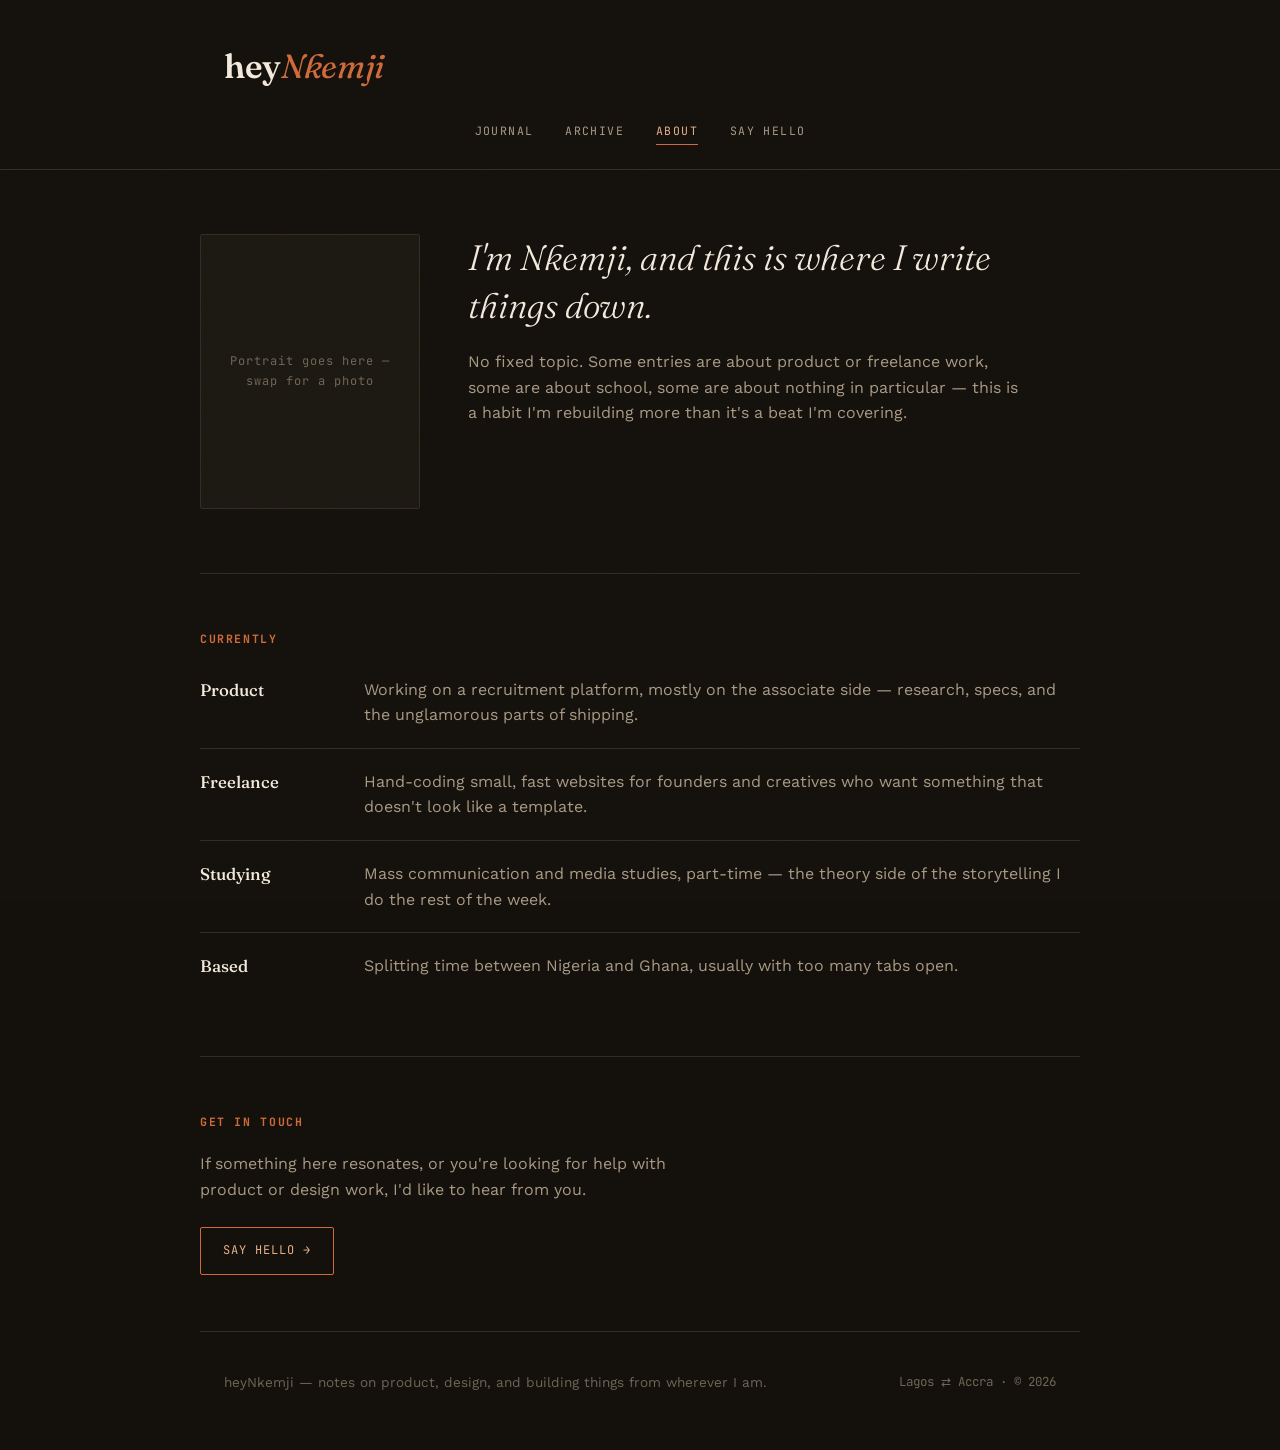
==== about.html @ 5e9f15a6 "Initial commit" ====
<!DOCTYPE html>
<html lang="en">
<head>
<meta charset="UTF-8">
<meta name="viewport" content="width=device-width, initial-scale=1.0">
<title>About — heyNkemji</title>
<meta name="description" content="A bit about Nkemji — product, freelance design, and where the two overlap.">
<link rel="preconnect" href="https://fonts.googleapis.com">
<link rel="preconnect" href="https://fonts.gstatic.com" crossorigin>
<link href="https://fonts.googleapis.com/css2?family=Fraunces:ital,wght@0,300;0,500;0,600;1,300;1,400&family=Work+Sans:wght@400;500&family=JetBrains+Mono:wght@400;500&display=swap" rel="stylesheet">
<link rel="stylesheet" href="css/styles.css">
</head>
<body>

<header class="masthead">
  <div class="masthead__top wrap">
    <a href="index.html" class="wordmark">hey<em>Nkemji</em></a>
    <button class="nav-toggle" aria-label="Toggle navigation" aria-expanded="false">
      <span></span><span></span><span></span>
    </button>
  </div>
  <nav class="site-nav" id="site-nav">
    <div class="wrap" style="display:flex; gap:2rem; flex-wrap:wrap;">
      <a href="index.html">Journal</a>
      <a href="archive.html">Archive</a>
      <a href="about.html" aria-current="page">About</a>
      <a href="contact.html">Say hello</a>
    </div>
  </nav>
</header>

<main>
  <section class="about-hero wrap">
    <div class="about-portrait">Portrait goes here — swap for a photo</div>
    <div>
      <h1>I'm Nkemji, and this is where I write things down.</h1>
      <p>No fixed topic. Some entries are about product or freelance work, some are about school, some are about nothing in particular — this is a habit I'm rebuilding more than it's a beat I'm covering.</p>
    </div>
  </section>

  <section class="about-list wrap">
    <h2>Currently</h2>
    <ul>
      <li>
        <strong>Product</strong>
        <span>Working on a recruitment platform, mostly on the associate side — research, specs, and the unglamorous parts of shipping.</span>
      </li>
      <li>
        <strong>Freelance</strong>
        <span>Hand-coding small, fast websites for founders and creatives who want something that doesn't look like a template.</span>
      </li>
      <li>
        <strong>Studying</strong>
        <span>Mass communication and media studies, part-time — the theory side of the storytelling I do the rest of the week.</span>
      </li>
      <li>
        <strong>Based</strong>
        <span>Splitting time between Nigeria and Ghana, usually with too many tabs open.</span>
      </li>
    </ul>
  </section>

  <section class="wrap" style="padding: 3.5rem 0;">
    <h2 style="font-family: var(--font-mono); font-size: 0.72rem; letter-spacing: 0.14em; text-transform: uppercase; color: var(--accent); margin-bottom: 1.25rem;">Get in touch</h2>
    <p style="color: var(--ink-dim); max-width: 52ch; margin-bottom: 1.5rem;">If something here resonates, or you're looking for help with product or design work, I'd like to hear from you.</p>
    <a class="btn" href="contact.html">Say hello →</a>
  </section>
</main>

<footer class="site-footer wrap">
  <p>heyNkemji — notes on product, design, and building things from wherever I am.</p>
  <p class="footer-meta">Lagos ⇄ Accra · © <span id="year"></span></p>
</footer>

<script src="js/main.js"></script>
</body>
</html>
---- css/styles.css ----
/* ==========================================================================
   heyNkemji — stylesheet
   A dark, editorial personal journal. Warm espresso background, burnt-orange
   accent, Fraunces for voice, Work Sans for reading, JetBrains Mono for
   marginalia (dates, tags, labels).
   ========================================================================== */

:root {
  --bg: #14110d;
  --bg-alt: #1c1812;
  --bg-raised: #221c15;
  --ink: #f2e9db;
  --ink-dim: #a89984;
  --ink-faint: #6f6555;
  --accent: #cf6a3a;
  --accent-soft: #e8b088;
  --line: #332c22;

  --font-display: "Fraunces", Georgia, serif;
  --font-body: "Work Sans", -apple-system, BlinkMacSystemFont, sans-serif;
  --font-mono: "JetBrains Mono", ui-monospace, Menlo, monospace;

  --wrap: 880px;
  --wrap-wide: 1040px;
}

/* -------------------- reset -------------------- */
*, *::before, *::after { box-sizing: border-box; }
html { scroll-behavior: smooth; }
body {
  margin: 0;
  background: var(--bg);
  color: var(--ink);
  font-family: var(--font-body);
  font-size: 16px;
  line-height: 1.6;
  -webkit-font-smoothing: antialiased;
  position: relative;
}
img { max-width: 100%; display: block; }
a { color: inherit; text-decoration: none; }
ul { list-style: none; margin: 0; padding: 0; }
h1, h2, h3, p { margin: 0; }
button { font: inherit; background: none; border: none; color: inherit; cursor: pointer; }

/* film-grain atmosphere, signature texture across every page */
body::before {
  content: "";
  position: fixed;
  inset: 0;
  z-index: 999;
  pointer-events: none;
  opacity: 0.045;
  mix-blend-mode: overlay;
  background-image: url("data:image/svg+xml,%3Csvg xmlns='http://www.w3.org/2000/svg' width='160' height='160'%3E%3Cfilter id='n'%3E%3CfeTurbulence type='fractalNoise' baseFrequency='0.9' numOctaves='2' stitchTiles='stitch'/%3E%3C/filter%3E%3Crect width='100%25' height='100%25' filter='url(%23n)'/%3E%3C/svg%3E");
}

@media (prefers-reduced-motion: reduce) {
  html { scroll-behavior: auto; }
  * { animation-duration: 0.001ms !important; transition-duration: 0.001ms !important; }
}

:focus-visible {
  outline: 2px solid var(--accent);
  outline-offset: 3px;
}

.wrap { max-width: var(--wrap); margin: 0 auto; padding: 0 1.5rem; }
.wrap--wide { max-width: var(--wrap-wide); }

/* -------------------- links with a hand-drawn underline -------------------- */
.inline-link {
  position: relative;
  color: var(--ink);
  border-bottom: 1px solid var(--ink-faint);
  transition: border-color 0.2s ease, color 0.2s ease;
}
.inline-link:hover { color: var(--accent-soft); border-color: var(--accent); }

/* -------------------- masthead -------------------- */
.masthead {
  border-bottom: 1px solid var(--line);
  padding-top: 2.5rem;
}
.masthead__top {
  display: flex;
  align-items: center;
  justify-content: space-between;
  padding-bottom: 1.75rem;
}
.wordmark {
  font-family: var(--font-display);
  font-weight: 600;
  font-size: clamp(1.6rem, 3vw, 2.1rem);
  letter-spacing: -0.01em;
  color: var(--ink);
}
.wordmark em {
  font-style: italic;
  font-weight: 400;
  color: var(--accent);
}

.nav-toggle {
  display: none;
  flex-direction: column;
  gap: 5px;
  padding: 6px;
}
.nav-toggle span {
  width: 22px;
  height: 2px;
  background: var(--ink);
  border-radius: 2px;
  transition: transform 0.2s ease, opacity 0.2s ease;
}

.site-nav {
  display: flex;
  gap: 2rem;
  padding-bottom: 1.5rem;
  font-family: var(--font-mono);
  font-size: 0.72rem;
  letter-spacing: 0.12em;
  text-transform: uppercase;
}
.site-nav a {
  color: var(--ink-dim);
  padding-bottom: 4px;
  border-bottom: 1px solid transparent;
  transition: color 0.2s ease, border-color 0.2s ease;
}
.site-nav a:hover,
.site-nav a[aria-current="page"] {
  color: var(--accent-soft);
  border-color: var(--accent);
}

@media (max-width: 640px) {
  .nav-toggle { display: flex; }
  .site-nav {
    flex-direction: column;
    gap: 1rem;
    max-height: 0;
    overflow: hidden;
    padding-bottom: 0;
    transition: max-height 0.25s ease;
  }
  .site-nav.is-open {
    max-height: 260px;
    padding-bottom: 1.5rem;
  }
}

/* -------------------- hero / intro -------------------- */
.intro {
  padding: 4.5rem 0 3.5rem;
  border-bottom: 1px solid var(--line);
}
.intro__eyebrow {
  font-family: var(--font-mono);
  font-size: 0.72rem;
  letter-spacing: 0.14em;
  text-transform: uppercase;
  color: var(--accent);
  margin-bottom: 1.25rem;
  display: block;
}
.intro__statement {
  font-family: var(--font-display);
  font-weight: 300;
  font-style: italic;
  font-size: clamp(1.6rem, 4vw, 2.6rem);
  line-height: 1.3;
  color: var(--ink);
  max-width: 34ch;
}
.intro__statement strong {
  font-style: normal;
  font-weight: 600;
  color: var(--accent-soft);
}
.intro__sub {
  margin-top: 1.5rem;
  color: var(--ink-dim);
  max-width: 52ch;
  font-size: 1rem;
}

/* -------------------- entry list (the gutter layout) -------------------- */
.entries { padding: 0.5rem 0 2rem; }
.entry {
  display: grid;
  grid-template-columns: 96px 1fr;
  gap: 2rem;
  padding: 2.25rem 0;
  border-top: 1px solid var(--line);
}
.entry:first-child { border-top: none; }
.entry__meta {
  font-family: var(--font-mono);
  font-size: 0.7rem;
  letter-spacing: 0.08em;
  text-transform: uppercase;
  color: var(--ink-faint);
  padding-top: 0.3rem;
}
.entry__meta .tag {
  display: block;
  margin-top: 0.6rem;
  color: var(--accent);
}
.entry__title {
  font-family: var(--font-display);
  font-weight: 500;
  font-size: clamp(1.2rem, 2.4vw, 1.55rem);
  line-height: 1.35;
}
.entry__title a { transition: color 0.2s ease; }
.entry__title a:hover { color: var(--accent-soft); }
.entry__excerpt {
  margin-top: 0.6rem;
  color: var(--ink-dim);
  font-size: 0.98rem;
  max-width: 60ch;
}
.entry__read {
  display: inline-block;
  margin-top: 0.9rem;
  font-family: var(--font-mono);
  font-size: 0.72rem;
  letter-spacing: 0.08em;
  text-transform: uppercase;
  color: var(--ink-faint);
}
.entry__read::after { content: " →"; }

@media (max-width: 640px) {
  .entry { grid-template-columns: 1fr; gap: 0.6rem; }
  .entry__meta { display: flex; align-items: center; gap: 1rem; }
  .entry__meta .tag { margin-top: 0; }
}

/* draft entries: visible in the feed as "coming up", but not clickable */
.entry--draft { opacity: 0.55; }
.entry--draft .entry__title span { color: var(--ink-dim); cursor: default; }
.entry--draft .tag { color: var(--ink-faint); }

/* -------------------- buttons -------------------- */
.btn {
  display: inline-flex;
  align-items: center;
  gap: 0.5rem;
  font-family: var(--font-mono);
  font-size: 0.75rem;
  letter-spacing: 0.08em;
  text-transform: uppercase;
  padding: 0.85rem 1.4rem;
  border: 1px solid var(--accent);
  color: var(--accent-soft);
  border-radius: 2px;
  transition: background 0.2s ease, color 0.2s ease;
}
.btn:hover { background: var(--accent); color: var(--bg); }

/* -------------------- footer -------------------- */
.site-footer {
  border-top: 1px solid var(--line);
  padding: 2.5rem 1.5rem 3.5rem;
  display: flex;
  flex-wrap: wrap;
  justify-content: space-between;
  gap: 0.5rem;
  color: var(--ink-faint);
  font-size: 0.85rem;
}
.footer-meta { font-family: var(--font-mono); font-size: 0.78rem; }

/* -------------------- about page -------------------- */
.about-hero {
  display: grid;
  grid-template-columns: 220px 1fr;
  gap: 3rem;
  padding: 4rem 0;
  border-bottom: 1px solid var(--line);
  align-items: start;
}
.about-portrait {
  aspect-ratio: 4 / 5;
  background: var(--bg-alt);
  border: 1px solid var(--line);
  border-radius: 2px;
  display: flex;
  align-items: center;
  justify-content: center;
  color: var(--ink-faint);
  font-family: var(--font-mono);
  font-size: 0.75rem;
  letter-spacing: 0.08em;
  text-align: center;
  padding: 1rem;
}
.about-hero h1 {
  font-family: var(--font-display);
  font-weight: 300;
  font-style: italic;
  font-size: clamp(1.5rem, 3.4vw, 2.2rem);
  line-height: 1.35;
  color: var(--ink);
}
.about-hero p { margin-top: 1.25rem; color: var(--ink-dim); max-width: 56ch; }

.about-list {
  padding: 3.5rem 0;
  border-bottom: 1px solid var(--line);
}
.about-list h2 {
  font-family: var(--font-mono);
  font-size: 0.72rem;
  letter-spacing: 0.14em;
  text-transform: uppercase;
  color: var(--accent);
  margin-bottom: 1.75rem;
}
.about-list ul { display: grid; gap: 1.25rem; }
.about-list li {
  display: grid;
  grid-template-columns: 140px 1fr;
  gap: 1.5rem;
  padding-bottom: 1.25rem;
  border-bottom: 1px solid var(--line);
  color: var(--ink-dim);
}
.about-list li:last-child { border-bottom: none; }
.about-list li strong {
  font-family: var(--font-display);
  font-weight: 500;
  color: var(--ink);
  font-size: 1.05rem;
}

@media (max-width: 640px) {
  .about-hero { grid-template-columns: 1fr; }
  .about-portrait { max-width: 220px; }
  .about-list li { grid-template-columns: 1fr; gap: 0.35rem; }
}

/* -------------------- contact page -------------------- */
.contact-hero {
  padding: 4.5rem 0 3rem;
  border-bottom: 1px solid var(--line);
}
.contact-hero h1 {
  font-family: var(--font-display);
  font-weight: 300;
  font-style: italic;
  font-size: clamp(1.7rem, 4vw, 2.5rem);
  max-width: 20ch;
}
.contact-hero p { margin-top: 1.25rem; color: var(--ink-dim); max-width: 52ch; }

.contact-links {
  padding: 3rem 0 4rem;
  display: grid;
  gap: 1px;
  background: var(--line);
  border: 1px solid var(--line);
}
.contact-links a {
  background: var(--bg);
  padding: 1.5rem 1.75rem;
  display: flex;
  justify-content: space-between;
  align-items: center;
  transition: background 0.2s ease;
}
.contact-links a:hover { background: var(--bg-alt); }
.contact-links .label {
  font-family: var(--font-mono);
  font-size: 0.72rem;
  letter-spacing: 0.1em;
  text-transform: uppercase;
  color: var(--ink-faint);
}
.contact-links .value {
  font-family: var(--font-display);
  font-size: 1.15rem;
  color: var(--ink);
}
.contact-links a:hover .value { color: var(--accent-soft); }

/* -------------------- single post -------------------- */
.post-header {
  padding: 4rem 0 2.5rem;
  border-bottom: 1px solid var(--line);
}
.post-header .entry__meta {
  display: flex;
  gap: 1.25rem;
  align-items: center;
  padding-top: 0;
  margin-bottom: 1.5rem;
}
.post-header h1 {
  font-family: var(--font-display);
  font-weight: 500;
  font-size: clamp(1.9rem, 5vw, 3rem);
  line-height: 1.2;
  max-width: 20ch;
}
.post-header .dek {
  margin-top: 1.25rem;
  color: var(--ink-dim);
  font-size: 1.1rem;
  max-width: 56ch;
}

.post-body {
  display: grid;
  grid-template-columns: 96px 1fr;
  gap: 2rem;
  padding: 3rem 0;
}
.post-body__gutter {
  font-family: var(--font-mono);
  font-size: 0.7rem;
  letter-spacing: 0.08em;
  text-transform: uppercase;
  color: var(--ink-faint);
  position: sticky;
  top: 2rem;
  align-self: start;
}
.post-body__gutter span { display: block; margin-bottom: 1rem; }
.post-body__content { max-width: 66ch; font-size: 1.05rem; color: var(--ink); }
.post-body__content p { margin-bottom: 1.4rem; }
.post-body__content h2 {
  font-family: var(--font-display);
  font-weight: 500;
  font-size: 1.5rem;
  margin: 2.5rem 0 1rem;
  color: var(--ink);
}
.post-body__content blockquote {
  margin: 2.5rem 0;
  padding-left: 1.5rem;
  border-left: 2px solid var(--accent);
  font-family: var(--font-display);
  font-style: italic;
  font-size: 1.3rem;
  color: var(--accent-soft);
  line-height: 1.5;
}

@media (max-width: 640px) {
  .post-body { grid-template-columns: 1fr; }
  .post-body__gutter {
    position: static;
    display: flex;
    gap: 1.25rem;
    flex-wrap: wrap;
  }
}

.post-nav {
  border-top: 1px solid var(--line);
  padding: 2.5rem 0 3.5rem;
  display: grid;
  grid-template-columns: 1fr 1fr;
  gap: 1.5rem;
}
.post-nav a {
  padding: 1.5rem;
  border: 1px solid var(--line);
  transition: border-color 0.2s ease;
}
.post-nav a:hover { border-color: var(--accent); }
.post-nav .label {
  font-family: var(--font-mono);
  font-size: 0.68rem;
  letter-spacing: 0.1em;
  text-transform: uppercase;
  color: var(--ink-faint);
}
.post-nav .title {
  margin-top: 0.5rem;
  font-family: var(--font-display);
  font-size: 1.05rem;
  color: var(--ink);
}
.post-nav .next { text-align: right; }

@media (max-width: 640px) {
  .post-nav { grid-template-columns: 1fr; }
  .post-nav .next { text-align: left; }
}

/* -------------------- archive page -------------------- */
.archive-year {
  padding: 2.5rem 0;
  border-top: 1px solid var(--line);
}
.archive-year:first-of-type { border-top: none; }
.archive-year h2 {
  font-family: var(--font-mono);
  font-size: 0.72rem;
  letter-spacing: 0.14em;
  color: var(--accent);
  margin-bottom: 1.5rem;
}
.archive-row {
  display: flex;
  justify-content: space-between;
  gap: 1.5rem;
  padding: 0.9rem 0;
  border-bottom: 1px dashed var(--line);
}
.archive-row:last-child { border-bottom: none; }
.archive-row a {
  font-family: var(--font-display);
  font-size: 1.1rem;
  color: var(--ink);
  transition: color 0.2s ease;
}
.archive-row a:hover { color: var(--accent-soft); }
.archive-row .archive-date {
  font-family: var(--font-mono);
  font-size: 0.72rem;
  color: var(--ink-faint);
  white-space: nowrap;
  padding-top: 0.2rem;
}
.archive-row--draft { opacity: 0.5; }
.archive-row--draft span:first-child {
  font-family: var(--font-display);
  font-size: 1.1rem;
  color: var(--ink-dim);
}
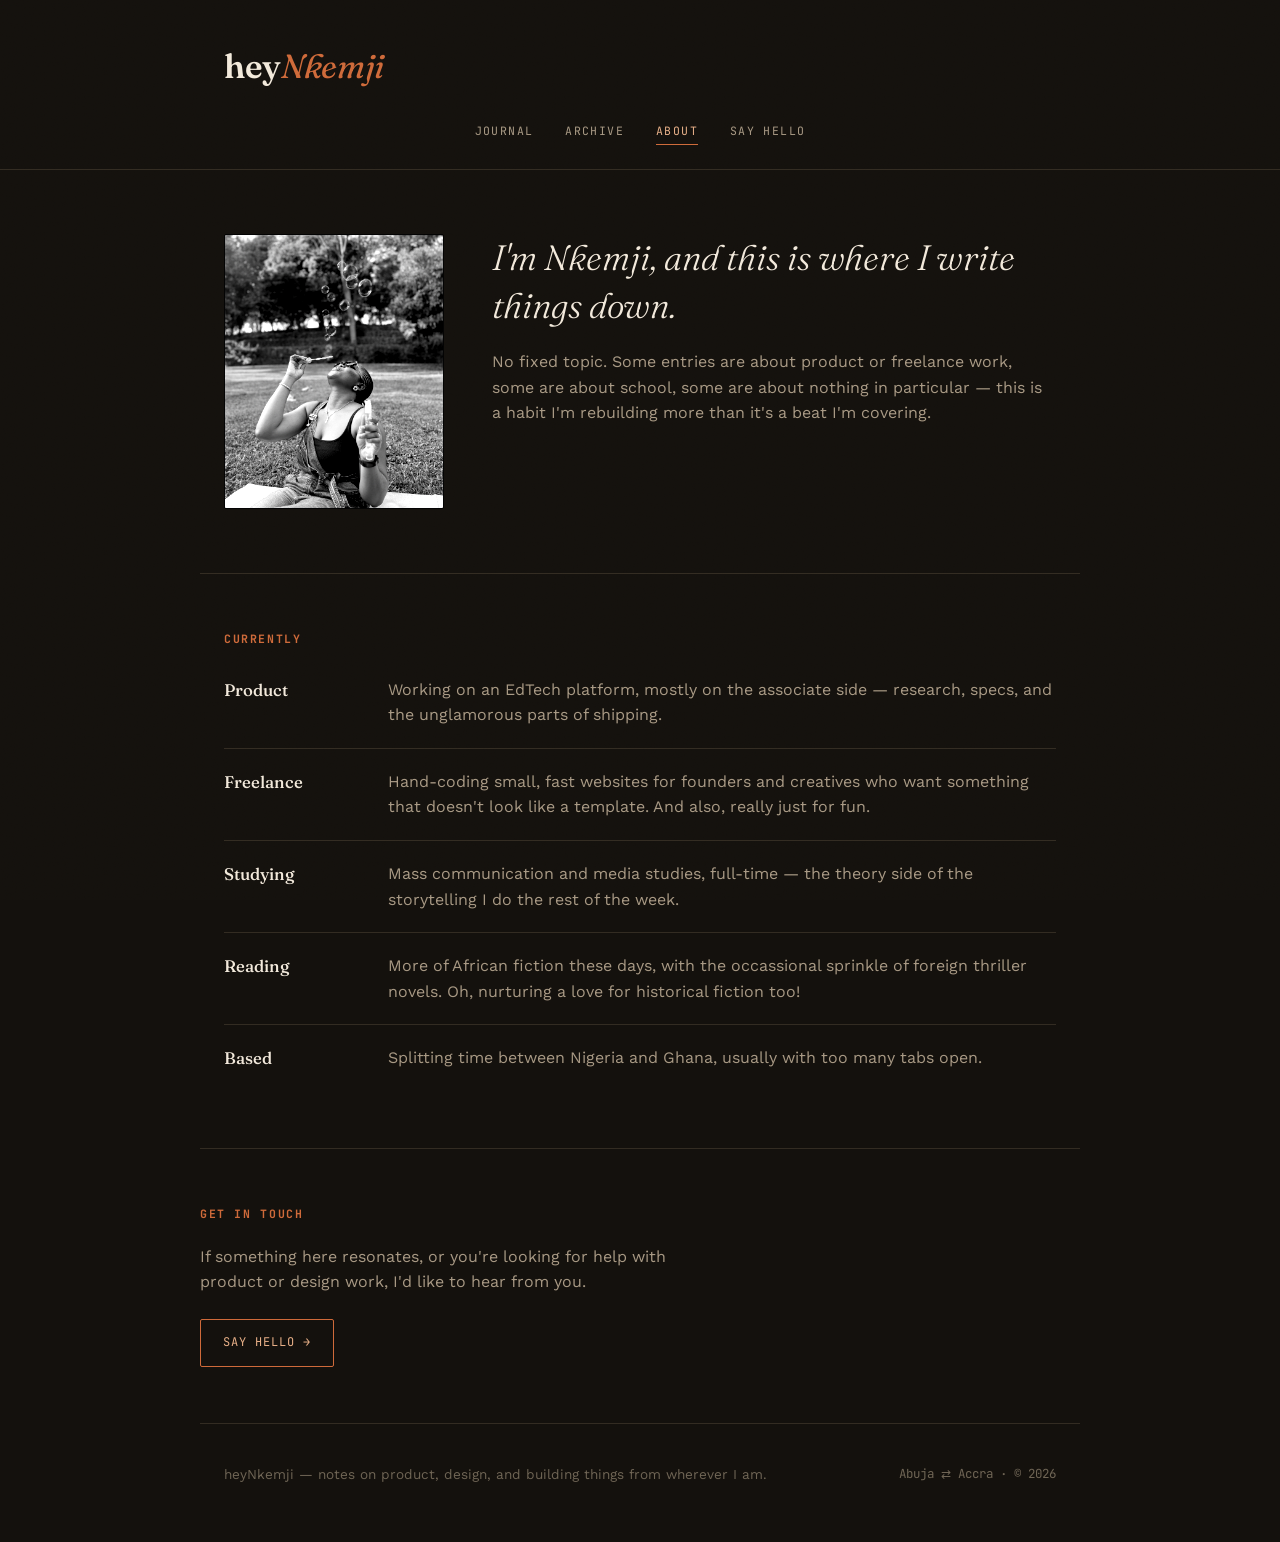
==== commit f29cf01f: "Site-wide updates" ====
--- a/about.html
+++ b/about.html
@@ -31,7 +31,8 @@
 
 <main>
   <section class="about-hero wrap">
-    <div class="about-portrait">Portrait goes here — swap for a photo</div>
+    <div ><img src="about-portrait.jpg" class="about-portrait" alt="Nkemjikah"></div>
+    
     <div>
       <h1>I'm Nkemji, and this is where I write things down.</h1>
       <p>No fixed topic. Some entries are about product or freelance work, some are about school, some are about nothing in particular — this is a habit I'm rebuilding more than it's a beat I'm covering.</p>
@@ -43,15 +44,19 @@
     <ul>
       <li>
         <strong>Product</strong>
-        <span>Working on a recruitment platform, mostly on the associate side — research, specs, and the unglamorous parts of shipping.</span>
+        <span>Working on an EdTech platform, mostly on the associate side — research, specs, and the unglamorous parts of shipping.</span>
       </li>
       <li>
         <strong>Freelance</strong>
-        <span>Hand-coding small, fast websites for founders and creatives who want something that doesn't look like a template.</span>
+        <span>Hand-coding small, fast websites for founders and creatives who want something that doesn't look like a template. And also, really just for fun.</span>
       </li>
       <li>
         <strong>Studying</strong>
-        <span>Mass communication and media studies, part-time — the theory side of the storytelling I do the rest of the week.</span>
+        <span>Mass communication and media studies, full-time — the theory side of the storytelling I do the rest of the week.</span>
+      </li>
+       <li>
+        <strong>Reading</strong>
+        <span>More of African fiction these days, with the occassional sprinkle of foreign thriller novels. Oh, nurturing a love for historical fiction too!</span>
       </li>
       <li>
         <strong>Based</strong>
@@ -69,7 +74,7 @@
 
 <footer class="site-footer wrap">
   <p>heyNkemji — notes on product, design, and building things from wherever I am.</p>
-  <p class="footer-meta">Lagos ⇄ Accra · © <span id="year"></span></p>
+  <p class="footer-meta">Abuja ⇄ Accra · © <span id="year"></span></p>
 </footer>
 
 <script src="js/main.js"></script>
--- a/css/styles.css
+++ b/css/styles.css
@@ -154,7 +154,8 @@
 
 /* -------------------- hero / intro -------------------- */
 .intro {
-  padding: 4.5rem 0 3.5rem;
+  padding-top: 4.5rem;
+  padding-bottom: 3.5rem;
   border-bottom: 1px solid var(--line);
 }
 .intro__eyebrow {
@@ -281,7 +282,8 @@
   display: grid;
   grid-template-columns: 220px 1fr;
   gap: 3rem;
-  padding: 4rem 0;
+  padding-top: 4rem;
+  padding-bottom: 4rem;
   border-bottom: 1px solid var(--line);
   align-items: start;
 }
@@ -293,12 +295,8 @@
   display: flex;
   align-items: center;
   justify-content: center;
-  color: var(--ink-faint);
-  font-family: var(--font-mono);
-  font-size: 0.75rem;
-  letter-spacing: 0.08em;
-  text-align: center;
-  padding: 1rem;
+  object-fit: cover;
+  filter: grayscale(100%) contrast(1.5);
 }
 .about-hero h1 {
   font-family: var(--font-display);
@@ -311,7 +309,8 @@
 .about-hero p { margin-top: 1.25rem; color: var(--ink-dim); max-width: 56ch; }
 
 .about-list {
-  padding: 3.5rem 0;
+  padding-top: 3.5rem;
+  padding-bottom: 3.5rem;
   border-bottom: 1px solid var(--line);
 }
 .about-list h2 {
@@ -347,7 +346,8 @@
 
 /* -------------------- contact page -------------------- */
 .contact-hero {
-  padding: 4.5rem 0 3rem;
+  padding-top: 4.5rem;
+  padding-bottom: 3rem;
   border-bottom: 1px solid var(--line);
 }
 .contact-hero h1 {
@@ -391,7 +391,8 @@
 
 /* -------------------- single post -------------------- */
 .post-header {
-  padding: 4rem 0 2.5rem;
+  padding-top: 4rem;
+  padding-bottom: 2.5rem;
   border-bottom: 1px solid var(--line);
 }
 .post-header .entry__meta {
@@ -419,7 +420,8 @@
   display: grid;
   grid-template-columns: 96px 1fr;
   gap: 2rem;
-  padding: 3rem 0;
+  padding-top: 3rem;
+  padding-bottom: 3rem;
 }
 .post-body__gutter {
   font-family: var(--font-mono);
@@ -464,7 +466,8 @@
 
 .post-nav {
   border-top: 1px solid var(--line);
-  padding: 2.5rem 0 3.5rem;
+  padding-top: 2.5rem;
+  padding-bottom: 3.5rem;
   display: grid;
   grid-template-columns: 1fr 1fr;
   gap: 1.5rem;
@@ -536,3 +539,28 @@
   font-size: 1.1rem;
   color: var(--ink-dim);
 }
+
+/* -------------------- comments (Cusdis) -------------------- */
+.comments {
+  border-top: 1px solid var(--line);
+  padding-top: 3rem;
+  padding-bottom: 4rem;
+}
+.comments__heading {
+  font-family: var(--font-mono);
+  font-size: 0.72rem;
+  letter-spacing: 0.14em;
+  text-transform: uppercase;
+  color: var(--accent);
+  margin-bottom: 1.75rem;
+}
+/* Cusdis renders its own iframe; wrapping it in a bordered box with
+   padding gives it the same card treatment as the rest of the site */
+#cusdis_thread {
+  max-width: 66ch;
+  padding: 1.5rem;
+  background: var(--bg-alt);
+  border: 1px solid var(--line);
+  border-radius: 2px;
+}
+#cusdis_thread iframe { min-height: 400px; }
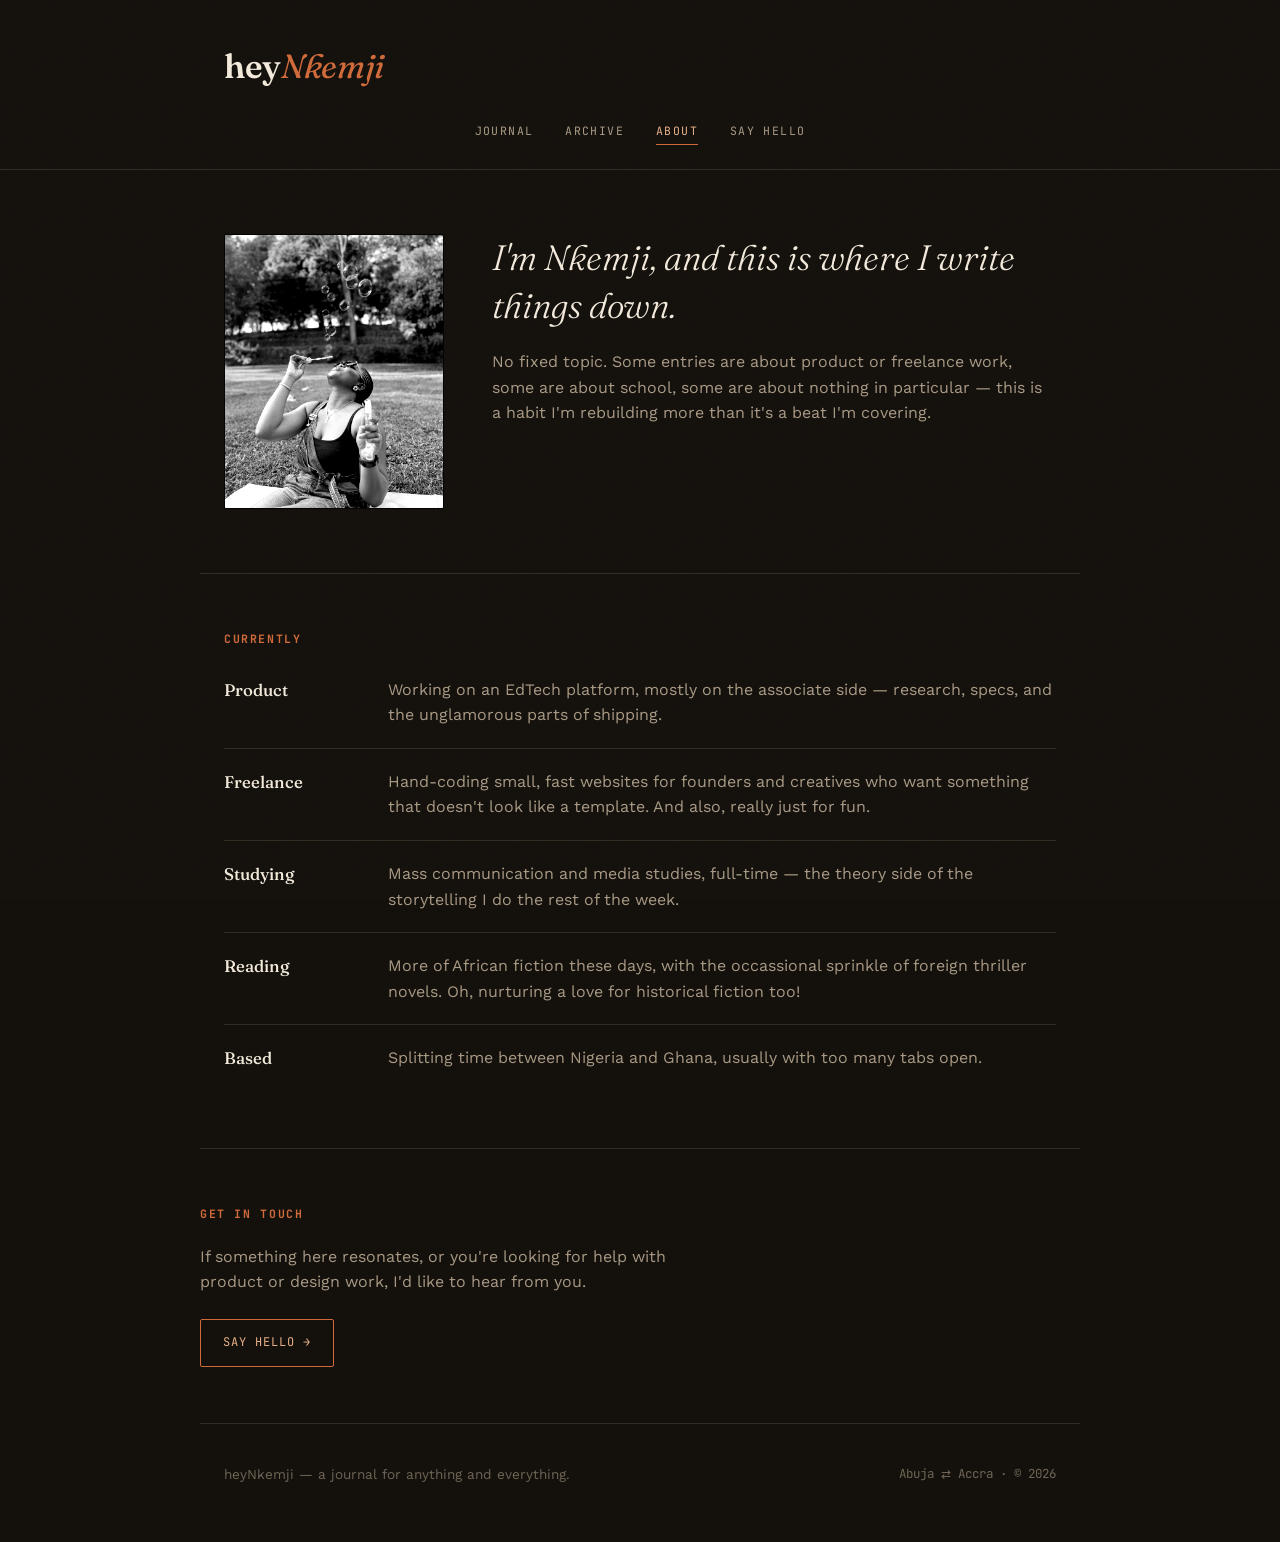
==== commit 68a4f108: "Edited footer" ====
--- a/about.html
+++ b/about.html
@@ -73,7 +73,7 @@
 </main>
 
 <footer class="site-footer wrap">
-  <p>heyNkemji — notes on product, design, and building things from wherever I am.</p>
+  <p>heyNkemji — a journal for anything and everything.</p>
   <p class="footer-meta">Abuja ⇄ Accra · © <span id="year"></span></p>
 </footer>
 
--- a/css/styles.css
+++ b/css/styles.css
@@ -440,8 +440,11 @@
   font-family: var(--font-display);
   font-weight: 500;
   font-size: 1.5rem;
-  margin: 2.5rem 0 1rem;
-  color: var(--ink);
+  margin: 1rem 0 1rem;
+  color: var(--ink);
+}
+.post-body__content h2:first-child {
+  margin: 0rem 0 1rem;
 }
 .post-body__content blockquote {
   margin: 2.5rem 0;
@@ -540,27 +543,148 @@
   color: var(--ink-dim);
 }
 
-/* -------------------- comments (Cusdis) -------------------- */
-.comments {
-  border-top: 1px solid var(--line);
-  padding-top: 3rem;
-  padding-bottom: 4rem;
-}
-.comments__heading {
-  font-family: var(--font-mono);
-  font-size: 0.72rem;
+/* ==========================================================================
+   Comments Section
+   ========================================================================== */
+
+.comments-section {
+  width: 100%;
+  max-width: var(--content-width, 680px); /* Matches post max-width */
+  margin: 3.5rem auto 2rem auto;
+  padding: 2.5rem 1.5rem 0 1.5rem; /* 1.5rem side gutters prevent touching screen edge */
+  border-top: 1px solid rgba(255, 255, 255, 0.08);
+  box-sizing: border-box;
+}
+
+/* Matches exact "THOUGHTS?" label styling */
+.comments-title {
+ 
+  font-family: var(--font-mono, monospace, -apple-system, sans-serif);
+  font-size: 0.8rem;
+  font-weight: 700;
+  text-transform: uppercase;
   letter-spacing: 0.14em;
-  text-transform: uppercase;
-  color: var(--accent);
-  margin-bottom: 1.75rem;
-}
-/* Cusdis renders its own iframe; wrapping it in a bordered box with
-   padding gives it the same card treatment as the rest of the site */
-#cusdis_thread {
-  max-width: 66ch;
-  padding: 1.5rem;
-  background: var(--bg-alt);
-  border: 1px solid var(--line);
-  border-radius: 2px;
-}
-#cusdis_thread iframe { min-height: 400px; }+ color: var(--accent);
+  margin-bottom: 0.75rem;
+}
+
+.comment-form {
+  display: flex;
+  flex-direction: column;
+  gap: 0.75rem;
+  margin-bottom: 2.5rem;
+  width: 100%;
+}
+
+.form-row {
+  display: flex;
+  gap: 0.75rem;
+  width: 100%;
+}
+
+.comment-form input,
+.comment-form textarea {
+  width: 100%;
+  padding: 0.75rem 0.9rem;
+  background: rgba(255, 255, 255, 0.02);
+  border: 1px solid rgba(255, 255, 255, 0.12);
+  border-radius: 6px;
+  color: #e5e5e5;
+  font-family: inherit;
+  font-size: 0.9rem;
+  box-sizing: border-box;
+  transition: border-color 0.2s ease, background 0.2s ease;
+}
+
+.comment-form input::placeholder,
+.comment-form textarea::placeholder {
+  color: rgba(255, 255, 255, 0.35);
+  font-size: 0.88rem;
+}
+
+.comment-form input:focus,
+.comment-form textarea:focus {
+  outline: none;
+  border-color: #c96b3b;
+  background: rgba(255, 255, 255, 0.04);
+}
+
+.comment-form button {
+  align-self: flex-start;
+  padding: 0.65rem 1.4rem;
+  background: #c96b3b;
+  color: #141211;
+  border: none;
+  border-radius: 6px;
+  cursor: pointer;
+  font-weight: 600;
+  font-size: 0.9rem;
+  transition: opacity 0.2s ease;
+}
+
+.comment-form button:hover {
+  opacity: 0.9;
+}
+
+.comment-form button:disabled {
+  opacity: 0.4;
+  cursor: not-allowed;
+}
+
+/* Rendered comments */
+.comment-item {
+  padding: 1rem 0;
+  border-bottom: 1px solid rgba(255, 255, 255, 0.05);
+}
+
+.nomargin { margin: 0; }
+
+.comment-header {
+  display: flex;
+  justify-content: space-between;
+  align-items: baseline;
+  margin-bottom: 0.4rem;
+}
+
+.comment-author {
+  color: #fff;
+  font-size: 0.9rem;
+  font-weight: 600;
+}
+
+.comment-header time {
+  color: rgba(255, 255, 255, 0.35);
+  font-size: 0.75rem;
+  font-family: var(--font-mono, monospace);
+}
+
+.comment-content {
+  color: rgba(255, 255, 255, 0.8);
+  font-size: 0.92rem;
+  line-height: 1.6;
+}
+
+.loading-state,
+.empty-state,
+.error-state {
+  color: rgba(255, 255, 255, 0.4);
+  font-size: 0.85rem;
+  font-style: italic;
+}
+
+/* Mobile viewport adjustments */
+@media (max-width: 640px) {
+  .comments-section {
+    padding-left: 1.25rem;
+    padding-right: 1.25rem;
+  }
+
+  .form-row {
+    flex-direction: column;
+    gap: 0.75rem;
+  }
+
+  .comment-form button {
+    width: 100%;
+  }
+}
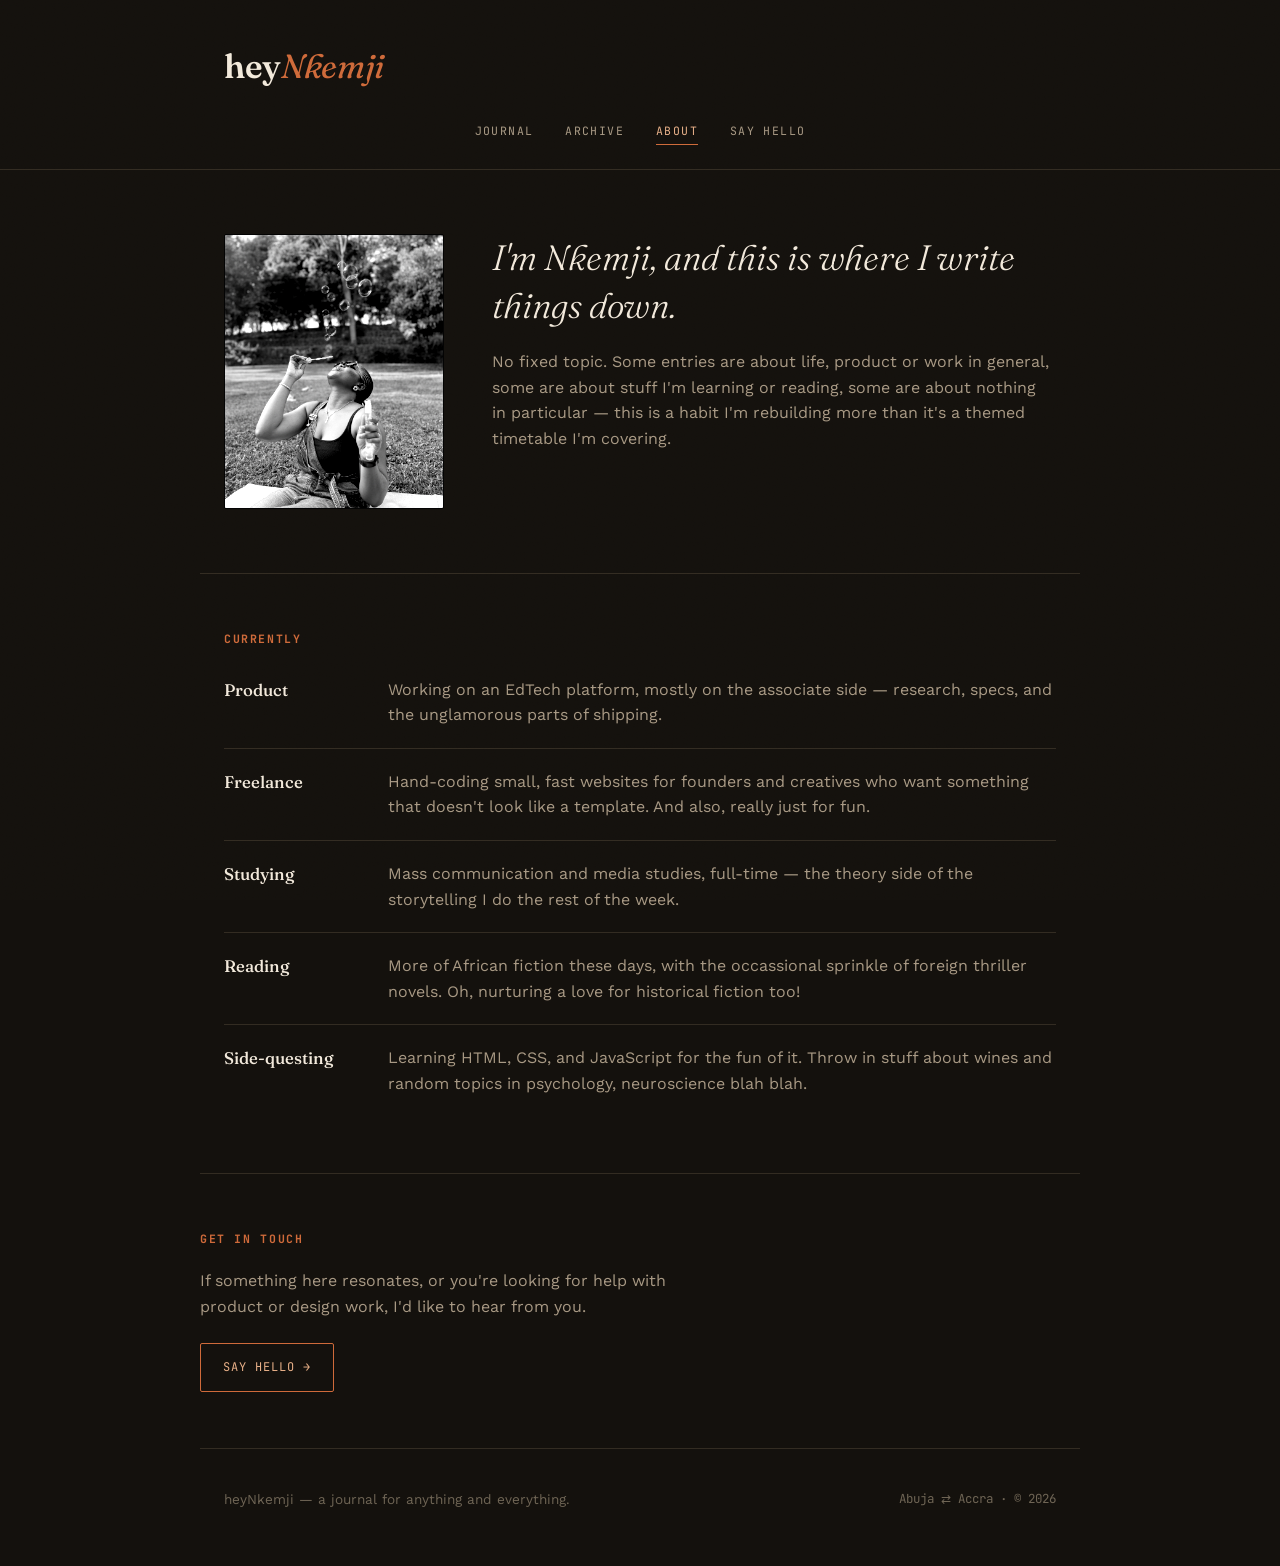
==== commit e0ff7859: "Made a post and edited about page" ====
--- a/about.html
+++ b/about.html
@@ -35,7 +35,7 @@
     
     <div>
       <h1>I'm Nkemji, and this is where I write things down.</h1>
-      <p>No fixed topic. Some entries are about product or freelance work, some are about school, some are about nothing in particular — this is a habit I'm rebuilding more than it's a beat I'm covering.</p>
+      <p>No fixed topic. Some entries are about life, product or work in general, some are about stuff I'm learning or reading, some are about nothing in particular — this is a habit I'm rebuilding more than it's a themed timetable I'm covering.</p>
     </div>
   </section>
 
@@ -59,8 +59,8 @@
         <span>More of African fiction these days, with the occassional sprinkle of foreign thriller novels. Oh, nurturing a love for historical fiction too!</span>
       </li>
       <li>
-        <strong>Based</strong>
-        <span>Splitting time between Nigeria and Ghana, usually with too many tabs open.</span>
+        <strong>Side-questing</strong>
+        <span>Learning HTML, CSS, and JavaScript for the fun of it. Throw in stuff about wines and random topics in psychology, neuroscience blah blah.</span>
       </li>
     </ul>
   </section>
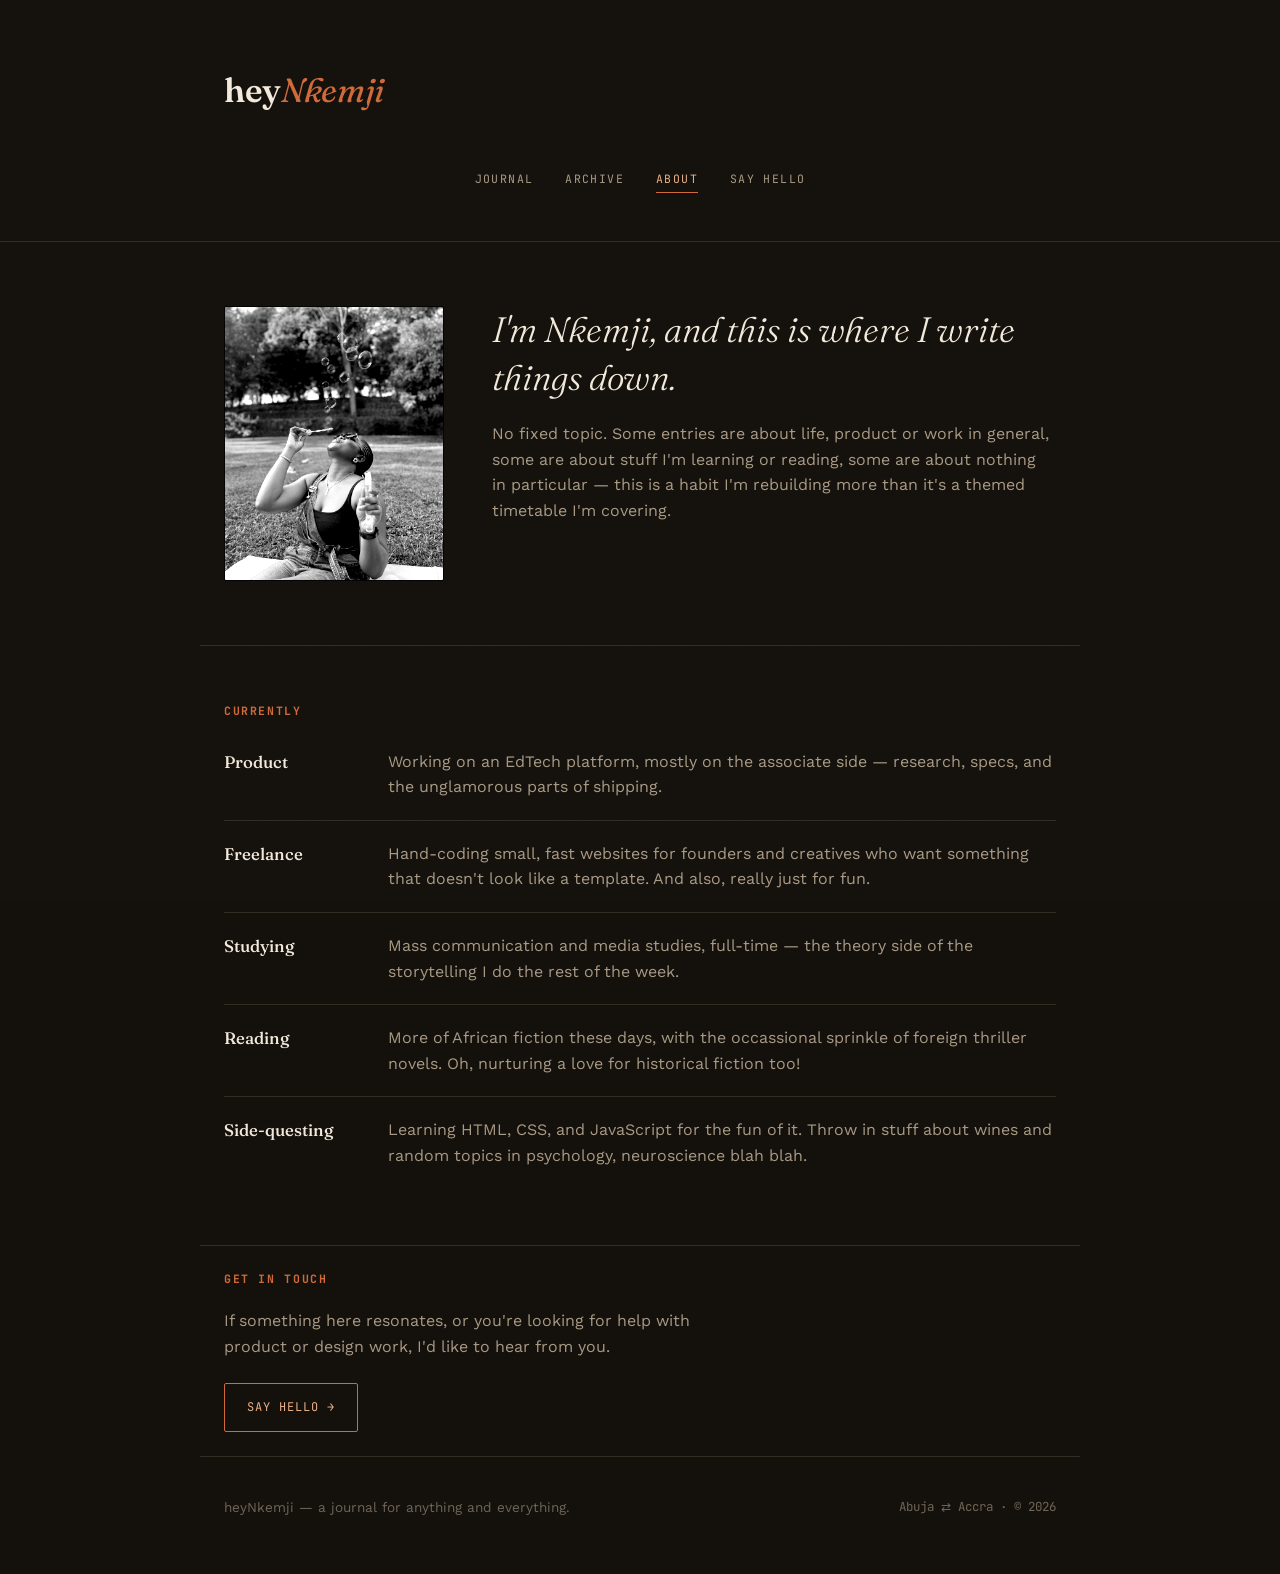
==== commit 861b44bb: "Adjusted About padding" ====
--- a/about.html
+++ b/about.html
@@ -9,6 +9,24 @@
 <link rel="preconnect" href="https://fonts.gstatic.com" crossorigin>
 <link href="https://fonts.googleapis.com/css2?family=Fraunces:ital,wght@0,300;0,500;0,600;1,300;1,400&family=Work+Sans:wght@400;500&family=JetBrains+Mono:wght@400;500&display=swap" rel="stylesheet">
 <link rel="stylesheet" href="css/styles.css">
+<link rel="icon" type="image/png" href="/favicon.png">
+<link rel="apple-touch-icon" href="/favicon.png">
+
+<!-- Open Graph / Facebook / WhatsApp / LinkedIn -->
+  <meta property="og:type" content="article">
+  <meta property="og:site_name" content="heyNkemji">
+  <meta property="og:title" content="heyNkemji — journal">
+  <meta property="og:description" content="A journal for anything and everything — written by Nkemji.">
+  <meta property="og:url" content="https://heynkemji.vercel.app/index.html">
+  <meta property="og:image" content="https://heynkemji.vercel.app/og-image.jpg">
+  <meta property="og:image:width" content="1200">
+  <meta property="og:image:height" content="630">
+
+  <!-- Twitter / X Cards -->
+  <meta name="twitter:card" content="summary_large_image">
+  <meta name="twitter:title" content="heyNkemji — journal">
+  <meta name="twitter:description" content="A journal for anything and everything — written by Nkemji.">
+  <meta name="twitter:image" content="https://heynkemji.vercel.app/og-image.jpg">
 </head>
 <body>
 
@@ -65,7 +83,7 @@
     </ul>
   </section>
 
-  <section class="wrap" style="padding: 3.5rem 0;">
+  <section class="wrap">
     <h2 style="font-family: var(--font-mono); font-size: 0.72rem; letter-spacing: 0.14em; text-transform: uppercase; color: var(--accent); margin-bottom: 1.25rem;">Get in touch</h2>
     <p style="color: var(--ink-dim); max-width: 52ch; margin-bottom: 1.5rem;">If something here resonates, or you're looking for help with product or design work, I'd like to hear from you.</p>
     <a class="btn" href="contact.html">Say hello →</a>
--- a/css/styles.css
+++ b/css/styles.css
@@ -65,7 +65,7 @@
   outline-offset: 3px;
 }
 
-.wrap { max-width: var(--wrap); margin: 0 auto; padding: 0 1.5rem; }
+.wrap { max-width: var(--wrap); margin: 0 auto; padding: 1.5rem; }
 .wrap--wide { max-width: var(--wrap-wide); }
 
 /* -------------------- links with a hand-drawn underline -------------------- */
